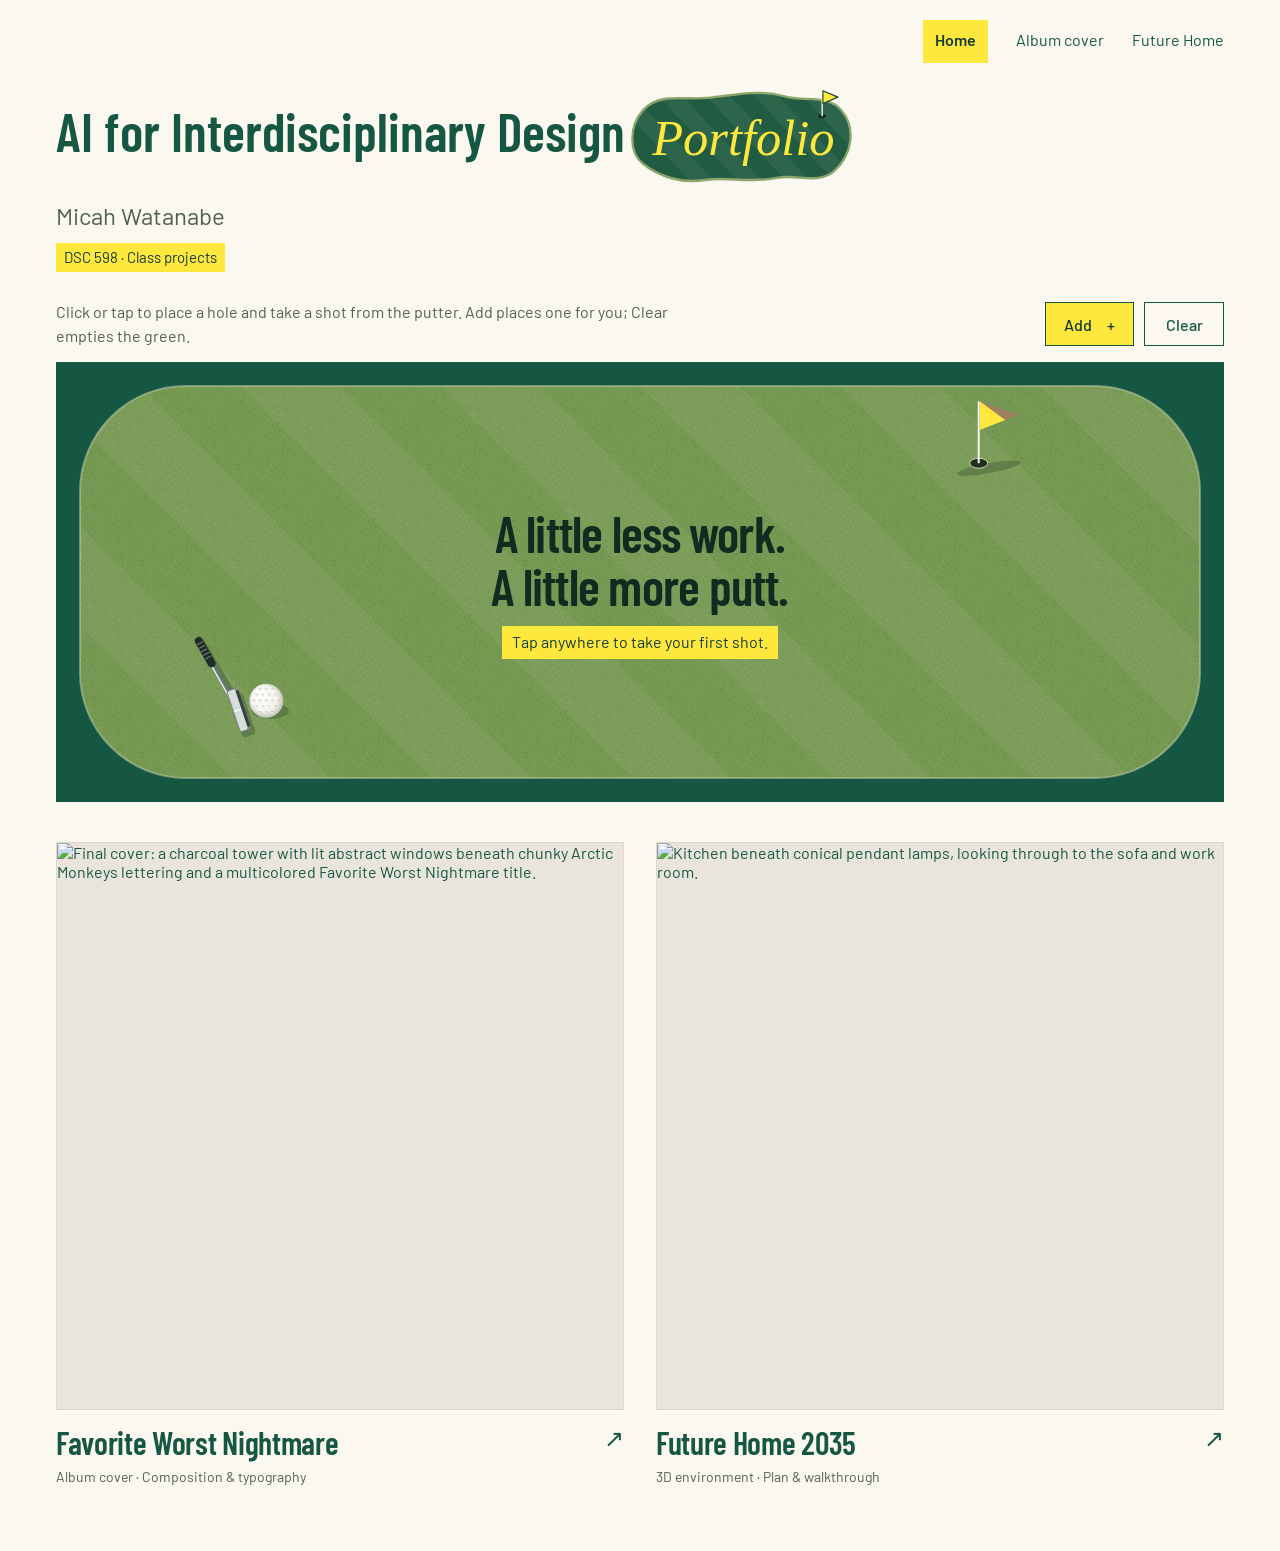
==== index.html @ 08e59fbf "Publish approved DSC 598 portfolio pages" ====
<!doctype html>
<html lang="en">
<head>
<meta charset="utf-8"><meta name="viewport" content="width=device-width, initial-scale=1">
<title>AI for Interdisciplinary Design Portfolio — Micah Watanabe</title>
<link rel="preconnect" href="https://fonts.googleapis.com"><link rel="preconnect" href="https://fonts.gstatic.com" crossorigin>
<link href="https://fonts.googleapis.com/css2?family=Barlow:wght@400;500;600&family=Barlow+Condensed:wght@600;700&display=swap" rel="stylesheet">
<link rel="stylesheet" href="styles.css"><script src="golf.js" defer></script>
</head>
<body>
<nav class="site-nav shell" aria-label="Portfolio"><a href="index.html" aria-current="page">Home</a><a href="album-cover.html">Album cover</a><a href="future-home.html">Future Home</a></nav>
<main class="home shell">
<header class="home-header"><h1 aria-label="AI for Interdisciplinary Design Portfolio">AI for Interdisciplinary Design <span class="portfolio-word"><svg class="portfolio-map" viewBox="0 0 320 150" preserveAspectRatio="none" aria-hidden="true"><defs><path id="title-green-shape" d="M27 40C49 18 81 28 112 25C153 21 179 14 215 23C241 30 273 20 291 41C311 64 304 96 282 116C262 134 231 121 207 125C166 133 142 123 109 128C77 133 47 123 27 108C7 93 8 60 27 40Z"/><clipPath id="title-green-clip"><use href="#title-green-shape"/></clipPath></defs><use class="map-land" href="#title-green-shape"/><g clip-path="url(#title-green-clip)" fill="#ffffff" opacity=".055"><path d="M-40 0H-8L142 150H110ZM24 0H56L206 150H174ZM88 0H120L270 150H238ZM152 0H184L334 150H302ZM216 0H248L398 150H366Z"/></g><g class="title-flag" transform="translate(-5 6)"><ellipse cx="270" cy="42" rx="5" ry="2.5" fill="#102b20"/><path d="M270 42V9" fill="none" stroke="#FAF8EF" stroke-width="1.8"/><path d="M271 10L291 18 271 26Z" fill="#FFE83D" stroke="#163D30" stroke-width="1.5" stroke-linejoin="round"/></g></svg><span class="portfolio-label">Portfolio</span></span></h1><p class="name">Micah Watanabe</p><p class="course">DSC 598 · Class projects</p></header>
<div class="putting-toolbar">
<p class="instruction" id="golf-instruction">Click or tap to place a hole and take a shot from the putter. Add places one for you; Clear empties the green.</p>
<div class="putting-actions" aria-label="Putting green controls"><button id="add-hole" type="button">Add <span aria-hidden="true">+</span></button><button id="clear-green" type="button">Clear</button></div>
</div>
<div class="putting-panel">
<canvas id="putting-green" tabindex="0" role="button" aria-label="Add a hole and putt" aria-describedby="golf-instruction golf-keyboard">An interactive putting green with a golf ball, cups and green, cream and yellow flags.</canvas>
<div class="putting-prompt" id="putting-prompt" aria-hidden="true"><p>A little less work.<br>A little more putt.</p><span>Tap anywhere to take your first shot.</span></div>
</div>
<span class="sr-only" id="golf-keyboard">Focus the green and press Enter or Space to add a hole and putt. Use Clear to remove all holes.</span>
<span class="sr-only" id="golf-status" role="status" aria-live="polite" aria-atomic="true"></span>
<div class="project-previews">
<a class="project-link" href="album-cover.html"><div class="project-image"><img src="assets/album-cover/final-album-cover.webp" width="1254" height="1254" alt="Final cover: a charcoal tower with lit abstract windows beneath chunky Arctic Monkeys lettering and a multicolored Favorite Worst Nightmare title." loading="lazy"></div><h2>Favorite Worst Nightmare <span aria-hidden="true">↗</span></h2><p>Album cover · Composition &amp; typography</p></a>
<a class="project-link" href="future-home.html"><div class="project-image"><img src="assets/future-home/final-kitchen-view.webp" width="1600" height="900" alt="Kitchen beneath conical pendant lamps, looking through to the sofa and work room." loading="lazy"></div><h2>Future Home 2035 <span aria-hidden="true">↗</span></h2><p>3D environment · Plan &amp; walkthrough</p></a>
</div>
</main>
</body></html>
---- styles.css ----
:root{--paper:#FAF8EF;--ink:#163D30;--muted:#526052;--link:#165743;--line:#c9cebb;font-family:'Barlow',sans-serif;color:var(--ink);background:var(--paper);font-synthesis:none}
*{box-sizing:border-box}body{margin:0}img,video{display:block;max-width:100%;height:auto}figure,p,h1,h2,h3,blockquote{margin:0}a{color:var(--link);text-decoration-thickness:1px;text-underline-offset:5px}a:hover{text-decoration-thickness:2px}a:focus-visible,button:focus-visible,input:focus-visible,canvas:focus-visible,video:focus-visible{outline:3px solid var(--link);outline-offset:6px}button,input{font:inherit}button{cursor:pointer}.shell{width:calc(100% - 112px);max-width:1200px;margin-inline:auto}h1,h2,h3{font-family:'Barlow Condensed',sans-serif;font-weight:600;line-height:1.04}h1{font-size:clamp(42px,4.5vw,64px);letter-spacing:-.025em}h2{font-size:38px;letter-spacing:-.01em}p,figcaption,blockquote{font-size:18px;line-height:1.55}.home{padding-top:50px;padding-bottom:64px}.home h1{font-size:clamp(42px,4.2vw,60px)}.name{font-size:24px;color:var(--muted);margin-top:13px}.instruction{font-size:16px;margin-top:36px;margin-bottom:12px;color:var(--muted)}#putting-green{width:100%;height:440px;display:block;background:#CDC7BC;touch-action:pan-y;cursor:crosshair}.project-previews{display:grid;grid-template-columns:1fr 1fr;gap:32px;margin-top:40px}.project-link{text-decoration:none;min-width:0}.project-link img{width:100%}.project-link h2{font-size:32px;margin-top:16px;display:flex;justify-content:space-between;gap:10px}.project-link h2 span{font-family:'Barlow',sans-serif;font-size:24px;font-weight:400}.project-link:hover h2{text-decoration:underline;text-underline-offset:5px}.project-link p{color:var(--muted);font-size:16px;margin-top:6px}.project{padding-top:32px;padding-bottom:48px}.back{font-size:16px;display:inline-block;margin-bottom:23px}.project-header{margin-bottom:26px}.project-header h1{font-size:56px}.meta{font-size:16px;color:var(--muted);margin-top:10px}.album-hero{width:640px;max-width:100%;margin-inline:auto}.album-hero img{width:100%}.intro{max-width:800px;margin:30px auto 0;font-size:21px;line-height:1.5}.section{margin-top:80px;padding-top:27px;border-top:1px solid var(--line)}.section>h2{margin-bottom:28px}.composition-grid{display:grid;grid-template-columns:repeat(3,1fr);gap:30px;align-items:start}.composition-grid .image-space{height:300px;display:flex;align-items:center;justify-content:center}.composition-grid img{max-height:300px;width:auto}.composition-grid .sketch{width:254px}.composition-grid figcaption{font-size:16px;margin-top:16px;color:var(--muted)}blockquote{max-width:880px;font-size:24px;line-height:1.5;border-left:2px solid var(--line);padding-left:24px;margin-top:38px}.comparison{max-width:720px;margin-inline:auto}.comparison-images{position:relative;--split:50%;isolation:isolate;touch-action:pan-y;cursor:ew-resize}.comparison-images>img{width:100%}.comparison-after{position:absolute;inset:0;clip-path:inset(0 0 0 var(--split));pointer-events:none}.comparison-line{position:absolute;left:var(--split);top:0;bottom:0;width:2px;background:var(--paper);transform:translateX(-1px);pointer-events:none}.comparison-line:after{content:'↔';display:grid;place-items:center;position:absolute;top:50%;left:50%;transform:translate(-50%,-50%);width:38px;height:38px;border-radius:50%;background:var(--paper);color:var(--ink);box-shadow:0 1px 8px #0003;font-size:22px}.comparison-tags{display:flex;justify-content:space-between;font-size:14px;color:var(--muted);margin:10px 0 2px}.compare-range{display:block;width:100%;height:32px;margin:0;accent-color:var(--ink);cursor:ew-resize}.comparison figcaption{margin-top:14px}.text-section p{max-width:800px}.credit{font-size:15px;color:var(--muted);margin-top:56px;max-width:800px;line-height:1.6}.next{display:block;border-top:1px solid var(--line);margin-top:44px;padding-top:24px;font-family:'Barlow Condensed',sans-serif;font-size:30px;text-decoration:none}.next:hover{text-decoration:underline}.home-hero img{width:100%}.walkthrough{max-width:880px;margin-inline:auto}.walkthrough video{width:100%;background:#33322f;aspect-ratio:16/9}.walkthrough figcaption{color:var(--muted);font-size:16px;margin-top:14px}.chapters{display:flex;flex-wrap:wrap;gap:10px;margin-top:18px}.chapters button{background:transparent;border:1px solid #a6a095;border-radius:0;padding:11px 14px;font-size:15px;color:var(--ink)}.chapters button:hover{background:#e9e3d9}.plan{position:relative;max-width:960px;margin-inline:auto}.plan img{width:100%}.plan-label{position:absolute;transform:translate(-50%,-50%);font-size:14px;line-height:1.25;background:#f6f3eef2;padding:7px 10px;white-space:nowrap;box-shadow:0 1px 5px #0002}.plan-label.play{left:50%;top:28%}.plan-label.kitchen{left:45%;top:66%}.plan-label.work{left:74%;top:74%}.plan-text{max-width:800px;margin:24px auto 0}.two-views{display:grid;grid-template-columns:1fr 1fr;gap:30px}.two-views img{width:100%}.two-views figcaption,.process figcaption{font-size:16px;color:var(--muted);margin-top:14px}.process-reference{max-width:880px;margin:0 auto 38px}.process-reference img{width:100%}.blockout{margin-bottom:42px}.blockout-pair{display:grid;grid-template-columns:1fr 1fr;align-items:center;gap:30px}.process>.comparison{max-width:880px}.process-description{max-width:800px;margin:28px auto 0}.sr-only{position:absolute;width:1px;height:1px;padding:0;margin:-1px;overflow:hidden;clip:rect(0,0,0,0);white-space:nowrap;border:0}
@media(min-width:1000px){.album-page .project-header{margin-bottom:22px}}
@media(max-width:700px){.shell{width:calc(100% - 40px)}.home{padding-top:30px;padding-bottom:40px}.home h1{font-size:43px;max-width:500px}.name{font-size:21px;margin-top:12px}.instruction{margin-top:28px}#putting-green{height:320px}.project-previews{grid-template-columns:1fr;gap:32px;margin-top:30px}.project-link h2{font-size:32px}.project{padding-top:24px}.back{margin-bottom:24px}.project-header h1{font-size:44px}.meta{font-size:15px;line-height:1.45}.project-header{margin-bottom:22px}.intro{font-size:19px;margin-top:22px}.section{margin-top:48px;padding-top:22px}.section>h2{font-size:34px;margin-bottom:22px}.composition-grid,.two-views,.blockout-pair{grid-template-columns:1fr;gap:28px}.composition-grid .image-space{height:auto}.composition-grid img{max-height:none;max-width:100%;width:100%}.composition-grid img.sketch{width:254px}.composition-grid figcaption{margin-top:12px}blockquote{font-size:21px;padding-left:18px;margin-top:28px}.comparison figcaption{font-size:17px}.plan-label{font-size:clamp(8px,2.35vw,14px);padding:4px 5px}.chapters{gap:8px;display:grid;grid-template-columns:1fr 1fr}.chapters button{font-size:14px;padding:10px 6px}.next{font-size:28px}.credit{margin-top:38px}.process-reference{margin-bottom:30px}p{font-size:18px}}
@media(prefers-reduced-motion:reduce){*{scroll-behavior:auto!important}}

/* Shared page navigation and clear course context. */
.site-nav{display:flex;gap:28px;align-items:center;min-height:46px;margin-top:18px;border-bottom:1px solid var(--line)}
.site-nav a{display:block;padding:10px 0 12px;text-decoration:none;font-size:16px;white-space:nowrap;border-bottom:2px solid transparent;margin-bottom:-1px}
.site-nav a[aria-current="page"]{border-bottom-color:var(--link);font-weight:600}
.site-nav a:hover{text-decoration:underline}.home{padding-top:28px}.project{padding-top:12px}
.course{font-size:15px;color:var(--muted);margin-top:5px}.home .instruction{margin-top:25px}
.plan-marker,.plan-legend{display:none}
@media(max-width:699px){
 .site-nav{gap:24px;min-height:44px;margin-top:10px}.site-nav a{font-size:15px}.home{padding-top:26px}.project{padding-top:18px}
 .plan-label{display:none}.plan-marker{position:absolute;display:grid;place-items:center;transform:translate(-50%,-50%);background:var(--paper);color:var(--ink);border:1px solid #33322f;box-shadow:0 1px 5px #0002;width:26px;height:26px;border-radius:50%;font-size:15px;font-weight:600;line-height:1}
 .plan-marker.play{left:50%;top:28%}.plan-marker.kitchen{left:45%;top:66%}.plan-marker.work{left:74%;top:74%}
 .plan-legend{display:grid;gap:10px;list-style:none;counter-reset:zone;padding:0;margin:18px 0 0;font-size:16px;line-height:1.4}
 .plan-legend li{counter-increment:zone;display:flex;gap:10px;align-items:center}.plan-legend .legend-number{display:grid;place-items:center;flex:0 0 26px;height:26px;border:1px solid var(--ink);border-radius:50%;font-size:15px;font-weight:600}
}

/* Putting green and equal project stages. */
.putting-toolbar{display:flex;gap:24px;align-items:center;justify-content:space-between;margin:28px 0 14px}
.home .putting-toolbar .instruction{margin:0;max-width:650px;line-height:1.5}
.putting-actions{display:flex;gap:10px;flex-shrink:0}.putting-actions button{min-height:44px;min-width:80px;padding:10px 18px;border:1px solid var(--ink);background:transparent;color:var(--ink);font-weight:500}
.putting-actions button:first-child{background:var(--ink);color:var(--paper)}.putting-actions button:hover{background:#e3ded4;color:var(--ink)}.putting-actions button span{margin-left:12px}
.putting-panel{position:relative}#putting-green{background:#64795c}
.putting-prompt{position:absolute;inset:0;display:flex;align-items:center;justify-content:center;flex-direction:column;gap:14px;text-align:center;pointer-events:none;padding:24px;color:#23301f;text-shadow:none}
.putting-prompt p{font-family:'Barlow Condensed',sans-serif;font-size:clamp(34px,4vw,54px);font-weight:600;line-height:1.04;letter-spacing:-.015em}
.putting-prompt span{font-size:16px;line-height:1.4}.putting-prompt[hidden]{display:none}
.project-image{width:100%;aspect-ratio:1/1;display:flex;align-items:center;justify-content:center;background:#eae5dc;border:1px solid #ded8cd;padding:0}
.project-link .project-image img{width:100%;height:100%;object-fit:contain}
@media(max-width:700px){.putting-toolbar{align-items:flex-start;flex-direction:column;gap:12px;margin-top:24px}.putting-actions{width:100%}.putting-actions button{flex:1}.putting-prompt{gap:12px;padding:20px}.putting-prompt p{font-size:38px}.putting-prompt span{max-width:200px;font-size:15px}.project-image{padding:0}}

.project-link[href="future-home.html"] .project-image img{object-fit:cover;object-position:center}

/* Golf palette: yellow highlights always carry dark green text. */
.site-nav{justify-content:flex-end;gap:28px;border-bottom:0}
.site-nav a[aria-current="page"]{background:#FFE83D;color:#163D30;border-bottom-color:transparent;padding-inline:12px}
.course{display:inline-block;background:#FFE83D;color:#163D30;padding:3px 8px;margin-top:9px}
h1,h2,h3{color:#165743}
.putting-actions button{border-color:#165743;color:#165743}
.putting-actions button:first-child{background:#FFE83D;color:#163D30;border-color:#165743}
.putting-actions button:hover,.chapters button:hover{background:#165743;color:#FAF8EF}
.putting-prompt{color:#102b20}.putting-prompt p{color:#102b20}
.putting-prompt span{background:#FFE83D;color:#163D30;padding:5px 10px}
#putting-green{background:#165743}
.chapters button{border-color:#165743;color:#165743}
.plan-label,.plan-marker,.plan-legend .legend-number{background:#FFE83D;color:#163D30;border-color:#165743}
.compare-range{accent-color:#165743}
.comparison-line,.comparison-line:after{background:#FFE83D;color:#163D30}
a:focus-visible,button:focus-visible,input:focus-visible,canvas:focus-visible,video:focus-visible{outline:3px solid #165743;outline-offset:6px;box-shadow:0 0 0 3px #FAF8EF}
::selection{background:#FFE83D;color:#163D30}
@media(max-width:700px){.site-nav{gap:20px}.site-nav a{font-size:15px}}

.walkthrough video{color:#FAF8EF}.walkthrough video a{color:#FFE83D}

.comparison-line{box-shadow:0 0 0 1px #165743}.comparison-line:after{border:2px solid #165743}

/* Equal composition images, with their complete square artwork visible. */
.composition-grid .image-space{width:100%;height:auto;aspect-ratio:1/1}
.composition-grid .image-space img,.composition-grid .image-space img.sketch{width:100%;height:100%;max-height:none;object-fit:contain}

/* Project previews respond to mouse hover and keyboard focus. */
.project-image{transition:transform 180ms ease,box-shadow 180ms ease;transform-origin:center}
@media(hover:hover){
 .project-link:hover .project-image{transform:translateY(-4px);box-shadow:0 0 0 2px var(--link),0 8px 18px #163d3020}
}
.project-link:focus-visible .project-image{transform:translateY(-4px);box-shadow:0 0 0 2px var(--link),0 8px 18px #163d3020}
@media(prefers-reduced-motion:reduce){
 .project-image{transition:none}
 .project-link:hover .project-image,.project-link:focus-visible .project-image{transform:none}
}

.project-link p{font-size:14px;white-space:nowrap}
@media(min-width:701px) and (max-width:850px){.project-previews{gap:24px}.project-link p{font-size:13px}}

/* A miniature striped putting green; the i becomes its flagstick and cup. */
.home h1 .portfolio-word{position:relative;isolation:isolate;display:inline-block;color:#FFE83D;font-family:Georgia,serif;font-weight:400;font-style:italic;font-size:.94em;padding:.42em .32em .4em;margin-left:0;line-height:1;vertical-align:middle}
.portfolio-map{position:absolute;z-index:-1;inset:-15% -6%;width:112%;height:130%;overflow:visible;pointer-events:none}
.portfolio-map .map-land{fill:#205b42;stroke:#8ba468;stroke-width:3;stroke-linejoin:round}
.portfolio-label{position:relative;color:#FFE83D;white-space:nowrap}


.home h1,.home h1 .portfolio-word{letter-spacing:normal}
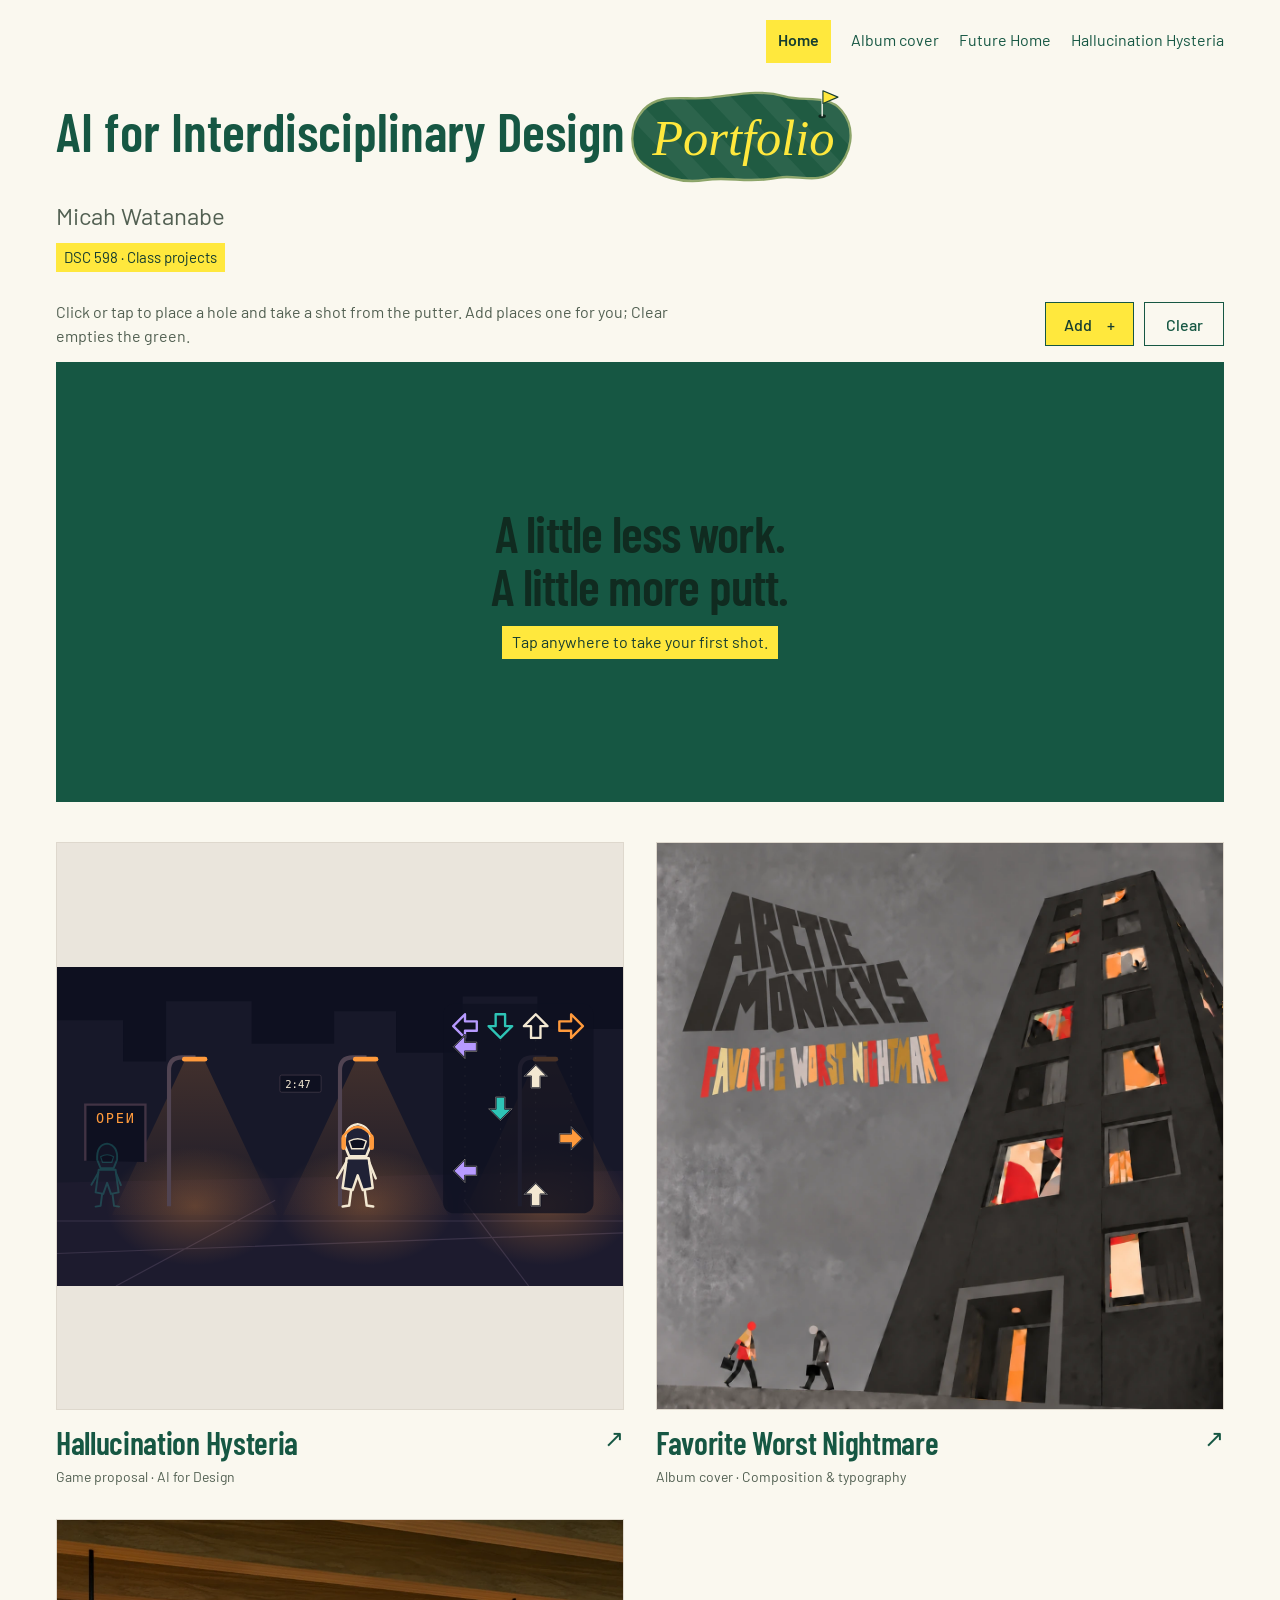
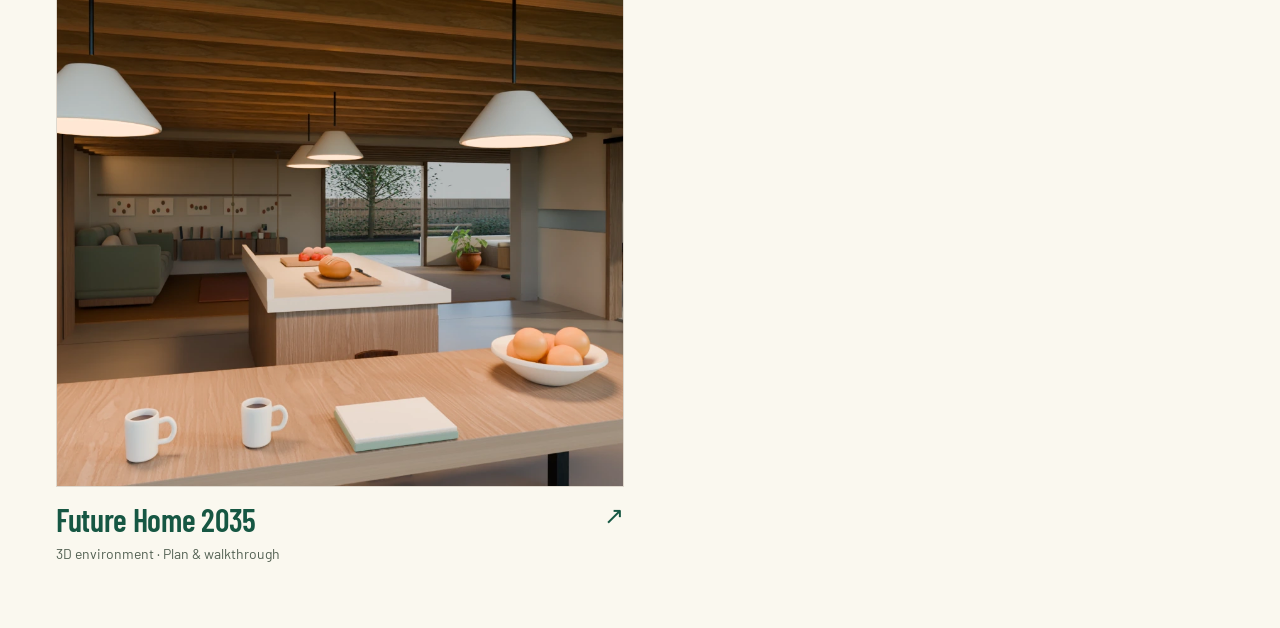
==== commit 29f37fee: "Add reviewed Hallucination Hysteria proposal, art and licensed soundtrack" ====
--- a/index.html
+++ b/index.html
@@ -8,7 +8,7 @@
 <link rel="stylesheet" href="styles.css"><script src="golf.js" defer></script>
 </head>
 <body>
-<nav class="site-nav shell" aria-label="Portfolio"><a href="index.html" aria-current="page">Home</a><a href="album-cover.html">Album cover</a><a href="future-home.html">Future Home</a></nav>
+<nav class="site-nav shell" aria-label="Portfolio"><a href="index.html" aria-current="page">Home</a><a href="album-cover.html">Album cover</a><a href="future-home.html">Future Home</a><a href="hallucination-hysteria.html">Hallucination Hysteria</a></nav>
 <main class="home shell">
 <header class="home-header"><h1 aria-label="AI for Interdisciplinary Design Portfolio">AI for Interdisciplinary Design <span class="portfolio-word"><svg class="portfolio-map" viewBox="0 0 320 150" preserveAspectRatio="none" aria-hidden="true"><defs><path id="title-green-shape" d="M27 40C49 18 81 28 112 25C153 21 179 14 215 23C241 30 273 20 291 41C311 64 304 96 282 116C262 134 231 121 207 125C166 133 142 123 109 128C77 133 47 123 27 108C7 93 8 60 27 40Z"/><clipPath id="title-green-clip"><use href="#title-green-shape"/></clipPath></defs><use class="map-land" href="#title-green-shape"/><g clip-path="url(#title-green-clip)" fill="#ffffff" opacity=".055"><path d="M-40 0H-8L142 150H110ZM24 0H56L206 150H174ZM88 0H120L270 150H238ZM152 0H184L334 150H302ZM216 0H248L398 150H366Z"/></g><g class="title-flag" transform="translate(-5 6)"><ellipse cx="270" cy="42" rx="5" ry="2.5" fill="#102b20"/><path d="M270 42V9" fill="none" stroke="#FAF8EF" stroke-width="1.8"/><path d="M271 10L291 18 271 26Z" fill="#FFE83D" stroke="#163D30" stroke-width="1.5" stroke-linejoin="round"/></g></svg><span class="portfolio-label">Portfolio</span></span></h1><p class="name">Micah Watanabe</p><p class="course">DSC 598 · Class projects</p></header>
 <div class="putting-toolbar">
@@ -22,6 +22,7 @@
 <span class="sr-only" id="golf-keyboard">Focus the green and press Enter or Space to add a hole and putt. Use Clear to remove all holes.</span>
 <span class="sr-only" id="golf-status" role="status" aria-live="polite" aria-atomic="true"></span>
 <div class="project-previews">
+<a class="project-link" href="hallucination-hysteria.html"><div class="project-image"><img src="assets/hallucination-hysteria/art/key-art.svg" width="960" height="540" alt="An orange-lit night street, the Walker in headphones and a faint teal apparition." loading="lazy"></div><h2>Hallucination Hysteria <span aria-hidden="true">↗</span></h2><p>Game proposal · AI for Design</p></a>
 <a class="project-link" href="album-cover.html"><div class="project-image"><img src="assets/album-cover/final-album-cover.webp" width="1254" height="1254" alt="Final cover: a charcoal tower with lit abstract windows beneath chunky Arctic Monkeys lettering and a multicolored Favorite Worst Nightmare title." loading="lazy"></div><h2>Favorite Worst Nightmare <span aria-hidden="true">↗</span></h2><p>Album cover · Composition &amp; typography</p></a>
 <a class="project-link" href="future-home.html"><div class="project-image"><img src="assets/future-home/final-kitchen-view.webp" width="1600" height="900" alt="Kitchen beneath conical pendant lamps, looking through to the sofa and work room." loading="lazy"></div><h2>Future Home 2035 <span aria-hidden="true">↗</span></h2><p>3D environment · Plan &amp; walkthrough</p></a>
 </div>
--- a/styles.css
+++ b/styles.css
@@ -1,5 +1,5 @@
 :root{--paper:#FAF8EF;--ink:#163D30;--muted:#526052;--link:#165743;--line:#c9cebb;font-family:'Barlow',sans-serif;color:var(--ink);background:var(--paper);font-synthesis:none}
-*{box-sizing:border-box}body{margin:0}img,video{display:block;max-width:100%;height:auto}figure,p,h1,h2,h3,blockquote{margin:0}a{color:var(--link);text-decoration-thickness:1px;text-underline-offset:5px}a:hover{text-decoration-thickness:2px}a:focus-visible,button:focus-visible,input:focus-visible,canvas:focus-visible,video:focus-visible{outline:3px solid var(--link);outline-offset:6px}button,input{font:inherit}button{cursor:pointer}.shell{width:calc(100% - 112px);max-width:1200px;margin-inline:auto}h1,h2,h3{font-family:'Barlow Condensed',sans-serif;font-weight:600;line-height:1.04}h1{font-size:clamp(42px,4.5vw,64px);letter-spacing:-.025em}h2{font-size:38px;letter-spacing:-.01em}p,figcaption,blockquote{font-size:18px;line-height:1.55}.home{padding-top:50px;padding-bottom:64px}.home h1{font-size:clamp(42px,4.2vw,60px)}.name{font-size:24px;color:var(--muted);margin-top:13px}.instruction{font-size:16px;margin-top:36px;margin-bottom:12px;color:var(--muted)}#putting-green{width:100%;height:440px;display:block;background:#CDC7BC;touch-action:pan-y;cursor:crosshair}.project-previews{display:grid;grid-template-columns:1fr 1fr;gap:32px;margin-top:40px}.project-link{text-decoration:none;min-width:0}.project-link img{width:100%}.project-link h2{font-size:32px;margin-top:16px;display:flex;justify-content:space-between;gap:10px}.project-link h2 span{font-family:'Barlow',sans-serif;font-size:24px;font-weight:400}.project-link:hover h2{text-decoration:underline;text-underline-offset:5px}.project-link p{color:var(--muted);font-size:16px;margin-top:6px}.project{padding-top:32px;padding-bottom:48px}.back{font-size:16px;display:inline-block;margin-bottom:23px}.project-header{margin-bottom:26px}.project-header h1{font-size:56px}.meta{font-size:16px;color:var(--muted);margin-top:10px}.album-hero{width:640px;max-width:100%;margin-inline:auto}.album-hero img{width:100%}.intro{max-width:800px;margin:30px auto 0;font-size:21px;line-height:1.5}.section{margin-top:80px;padding-top:27px;border-top:1px solid var(--line)}.section>h2{margin-bottom:28px}.composition-grid{display:grid;grid-template-columns:repeat(3,1fr);gap:30px;align-items:start}.composition-grid .image-space{height:300px;display:flex;align-items:center;justify-content:center}.composition-grid img{max-height:300px;width:auto}.composition-grid .sketch{width:254px}.composition-grid figcaption{font-size:16px;margin-top:16px;color:var(--muted)}blockquote{max-width:880px;font-size:24px;line-height:1.5;border-left:2px solid var(--line);padding-left:24px;margin-top:38px}.comparison{max-width:720px;margin-inline:auto}.comparison-images{position:relative;--split:50%;isolation:isolate;touch-action:pan-y;cursor:ew-resize}.comparison-images>img{width:100%}.comparison-after{position:absolute;inset:0;clip-path:inset(0 0 0 var(--split));pointer-events:none}.comparison-line{position:absolute;left:var(--split);top:0;bottom:0;width:2px;background:var(--paper);transform:translateX(-1px);pointer-events:none}.comparison-line:after{content:'↔';display:grid;place-items:center;position:absolute;top:50%;left:50%;transform:translate(-50%,-50%);width:38px;height:38px;border-radius:50%;background:var(--paper);color:var(--ink);box-shadow:0 1px 8px #0003;font-size:22px}.comparison-tags{display:flex;justify-content:space-between;font-size:14px;color:var(--muted);margin:10px 0 2px}.compare-range{display:block;width:100%;height:32px;margin:0;accent-color:var(--ink);cursor:ew-resize}.comparison figcaption{margin-top:14px}.text-section p{max-width:800px}.credit{font-size:15px;color:var(--muted);margin-top:56px;max-width:800px;line-height:1.6}.next{display:block;border-top:1px solid var(--line);margin-top:44px;padding-top:24px;font-family:'Barlow Condensed',sans-serif;font-size:30px;text-decoration:none}.next:hover{text-decoration:underline}.home-hero img{width:100%}.walkthrough{max-width:880px;margin-inline:auto}.walkthrough video{width:100%;background:#33322f;aspect-ratio:16/9}.walkthrough figcaption{color:var(--muted);font-size:16px;margin-top:14px}.chapters{display:flex;flex-wrap:wrap;gap:10px;margin-top:18px}.chapters button{background:transparent;border:1px solid #a6a095;border-radius:0;padding:11px 14px;font-size:15px;color:var(--ink)}.chapters button:hover{background:#e9e3d9}.plan{position:relative;max-width:960px;margin-inline:auto}.plan img{width:100%}.plan-label{position:absolute;transform:translate(-50%,-50%);font-size:14px;line-height:1.25;background:#f6f3eef2;padding:7px 10px;white-space:nowrap;box-shadow:0 1px 5px #0002}.plan-label.play{left:50%;top:28%}.plan-label.kitchen{left:45%;top:66%}.plan-label.work{left:74%;top:74%}.plan-text{max-width:800px;margin:24px auto 0}.two-views{display:grid;grid-template-columns:1fr 1fr;gap:30px}.two-views img{width:100%}.two-views figcaption,.process figcaption{font-size:16px;color:var(--muted);margin-top:14px}.process-reference{max-width:880px;margin:0 auto 38px}.process-reference img{width:100%}.blockout{margin-bottom:42px}.blockout-pair{display:grid;grid-template-columns:1fr 1fr;align-items:center;gap:30px}.process>.comparison{max-width:880px}.process-description{max-width:800px;margin:28px auto 0}.sr-only{position:absolute;width:1px;height:1px;padding:0;margin:-1px;overflow:hidden;clip:rect(0,0,0,0);white-space:nowrap;border:0}
+*{box-sizing:border-box}body{margin:0}img,video{display:block;max-width:100%;height:auto}figure,p,h1,h2,h3,blockquote{margin:0}a{color:var(--link);text-decoration-thickness:1px;text-underline-offset:5px}a:hover{text-decoration-thickness:2px}a:focus-visible,button:focus-visible,input:focus-visible,canvas:focus-visible,video:focus-visible{outline:3px solid var(--link);outline-offset:6px}button,input{font:inherit}button{cursor:pointer}.shell{width:calc(100% - 112px);max-width:1200px;margin-inline:auto}h1,h2,h3{font-family:'Barlow Condensed',sans-serif;font-weight:600;line-height:1.04}h1{font-size:clamp(42px,4.5vw,64px);letter-spacing:-.025em}h2{font-size:38px;letter-spacing:-.01em}p,figcaption,blockquote{font-size:18px;line-height:1.55}.home{padding-top:50px;padding-bottom:64px}.home h1{font-size:clamp(42px,4.2vw,60px)}.name{font-size:24px;color:var(--muted);margin-top:13px}.instruction{font-size:16px;margin-top:36px;margin-bottom:12px;color:var(--muted)}#putting-green{width:100%;height:440px;display:block;background:#CDC7BC;touch-action:pan-y;cursor:crosshair}.project-previews{display:grid;grid-template-columns:1fr 1fr;gap:32px;margin-top:40px}.project-link{text-decoration:none;min-width:0}.project-link img{width:100%}.project-link h2{font-size:32px;margin-top:16px;display:flex;justify-content:space-between;gap:10px}.project-link h2 span{font-family:'Barlow',sans-serif;font-size:24px;font-weight:400}.project-link:hover h2{text-decoration:underline;text-underline-offset:5px}.project-link p{color:var(--muted);font-size:16px;margin-top:6px}.project{padding-top:32px;padding-bottom:48px}.back{font-size:16px;display:inline-block;margin-bottom:23px}.project-header{margin-bottom:26px}.project-header h1{font-size:56px}.meta{font-size:16px;color:var(--muted);margin-top:10px}.album-hero{width:640px;max-width:100%;margin-inline:auto}.album-hero img{width:100%}.intro{max-width:800px;margin:30px auto 0;font-size:21px;line-height:1.5}.section{margin-top:80px;padding-top:27px;border-top:1px solid var(--line)}.section>h2{margin-bottom:28px}.composition-grid{display:grid;grid-template-columns:repeat(3,1fr);gap:30px;align-items:start}.composition-grid .image-space{height:300px;display:flex;align-items:center;justify-content:center}.composition-grid img{max-height:300px;width:auto}.composition-grid .sketch{width:254px}.composition-grid figcaption{font-size:16px;margin-top:16px;color:var(--muted)}blockquote{max-width:880px;font-size:24px;line-height:1.5;border-left:2px solid var(--line);padding-left:24px;margin-top:38px}.comparison{max-width:720px;margin-inline:auto}.comparison-images{position:relative;--split:50%;isolation:isolate;touch-action:pan-y;user-select:none;-webkit-user-select:none;cursor:ew-resize}.comparison-images>img{width:100%;pointer-events:none;-webkit-user-drag:none;user-select:none}.comparison-after{position:absolute;inset:0;clip-path:inset(0 0 0 var(--split));pointer-events:none}.comparison-line{position:absolute;left:var(--split);top:0;bottom:0;width:2px;background:var(--paper);transform:translateX(-1px);pointer-events:none}.comparison-line:after{content:'↔';display:grid;place-items:center;position:absolute;top:50%;left:50%;transform:translate(-50%,-50%);width:38px;height:38px;border-radius:50%;background:var(--paper);color:var(--ink);box-shadow:0 1px 8px #0003;font-size:22px}.comparison-tags{display:flex;justify-content:space-between;font-size:14px;color:var(--muted);margin:10px 0 2px}.compare-range{display:block;width:100%;height:32px;margin:0;accent-color:var(--ink);cursor:ew-resize}.comparison figcaption{margin-top:14px}.text-section p{max-width:800px}.credit{font-size:15px;color:var(--muted);margin-top:56px;max-width:800px;line-height:1.6}.next{display:block;border-top:1px solid var(--line);margin-top:44px;padding-top:24px;font-family:'Barlow Condensed',sans-serif;font-size:30px;text-decoration:none}.next:hover{text-decoration:underline}.home-hero img{width:100%}.walkthrough{max-width:880px;margin-inline:auto}.walkthrough video{width:100%;background:#33322f;aspect-ratio:16/9}.walkthrough figcaption{color:var(--muted);font-size:16px;margin-top:14px}.chapters{display:flex;flex-wrap:wrap;gap:10px;margin-top:18px}.chapters button{background:transparent;border:1px solid #a6a095;border-radius:0;padding:11px 14px;font-size:15px;color:var(--ink)}.chapters button:hover{background:#e9e3d9}.plan{position:relative;max-width:960px;margin-inline:auto}.plan img{width:100%}.plan-label{position:absolute;transform:translate(-50%,-50%);font-size:14px;line-height:1.25;background:#f6f3eef2;padding:7px 10px;white-space:nowrap;box-shadow:0 1px 5px #0002}.plan-label.play{left:50%;top:28%}.plan-label.kitchen{left:45%;top:66%}.plan-label.work{left:74%;top:74%}.plan-text{max-width:800px;margin:24px auto 0}.two-views{display:grid;grid-template-columns:1fr 1fr;gap:30px}.two-views img{width:100%}.two-views figcaption,.process figcaption{font-size:16px;color:var(--muted);margin-top:14px}.process-reference{max-width:880px;margin:0 auto 38px}.process-reference img{width:100%}.blockout{margin-bottom:42px}.blockout-pair{display:grid;grid-template-columns:1fr 1fr;align-items:center;gap:30px}.process>.comparison{max-width:880px}.process-description{max-width:800px;margin:28px auto 0}.sr-only{position:absolute;width:1px;height:1px;padding:0;margin:-1px;overflow:hidden;clip:rect(0,0,0,0);white-space:nowrap;border:0}
 @media(min-width:1000px){.album-page .project-header{margin-bottom:22px}}
 @media(max-width:700px){.shell{width:calc(100% - 40px)}.home{padding-top:30px;padding-bottom:40px}.home h1{font-size:43px;max-width:500px}.name{font-size:21px;margin-top:12px}.instruction{margin-top:28px}#putting-green{height:320px}.project-previews{grid-template-columns:1fr;gap:32px;margin-top:30px}.project-link h2{font-size:32px}.project{padding-top:24px}.back{margin-bottom:24px}.project-header h1{font-size:44px}.meta{font-size:15px;line-height:1.45}.project-header{margin-bottom:22px}.intro{font-size:19px;margin-top:22px}.section{margin-top:48px;padding-top:22px}.section>h2{font-size:34px;margin-bottom:22px}.composition-grid,.two-views,.blockout-pair{grid-template-columns:1fr;gap:28px}.composition-grid .image-space{height:auto}.composition-grid img{max-height:none;max-width:100%;width:100%}.composition-grid img.sketch{width:254px}.composition-grid figcaption{margin-top:12px}blockquote{font-size:21px;padding-left:18px;margin-top:28px}.comparison figcaption{font-size:17px}.plan-label{font-size:clamp(8px,2.35vw,14px);padding:4px 5px}.chapters{gap:8px;display:grid;grid-template-columns:1fr 1fr}.chapters button{font-size:14px;padding:10px 6px}.next{font-size:28px}.credit{margin-top:38px}.process-reference{margin-bottom:30px}p{font-size:18px}}
 @media(prefers-reduced-motion:reduce){*{scroll-behavior:auto!important}}
@@ -83,3 +83,9 @@
 
 
 .home h1,.home h1 .portfolio-word{letter-spacing:normal}
+
+/* Center a geometric arrow instead of a font-dependent glyph. */
+.comparison-line:after{content:"";background-image:url("data:image/svg+xml,%3Csvg xmlns='http://www.w3.org/2000/svg' viewBox='0 0 20 20'%3E%3Cpath d='M3 10h14M7 6l-4 4 4 4M13 6l4 4-4 4' fill='none' stroke='%23163D30' stroke-width='1.8' stroke-linecap='round' stroke-linejoin='round'/%3E%3C/svg%3E");background-position:center;background-repeat:no-repeat;background-size:20px 20px}
+
+/* Keep the expanded portfolio navigation within narrow screens. */
+.site-nav{flex-wrap:wrap;column-gap:20px;row-gap:0}
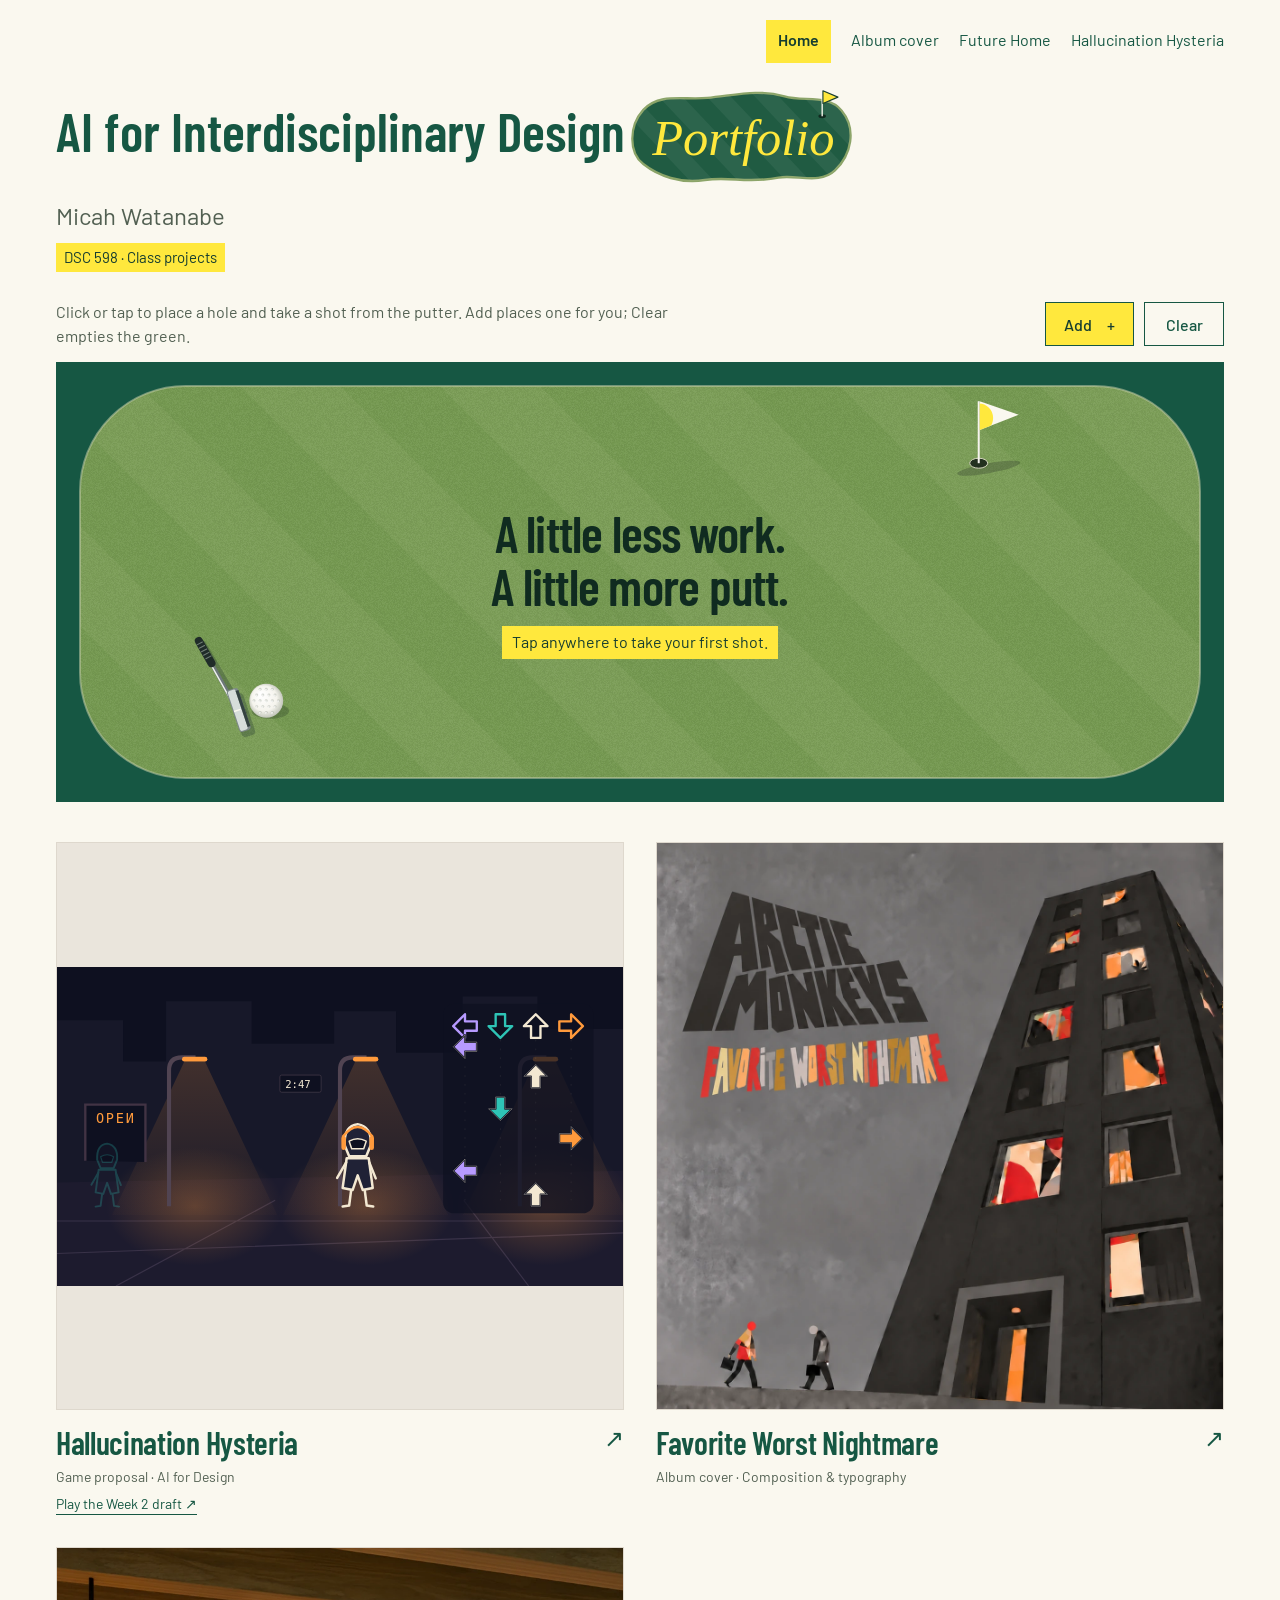
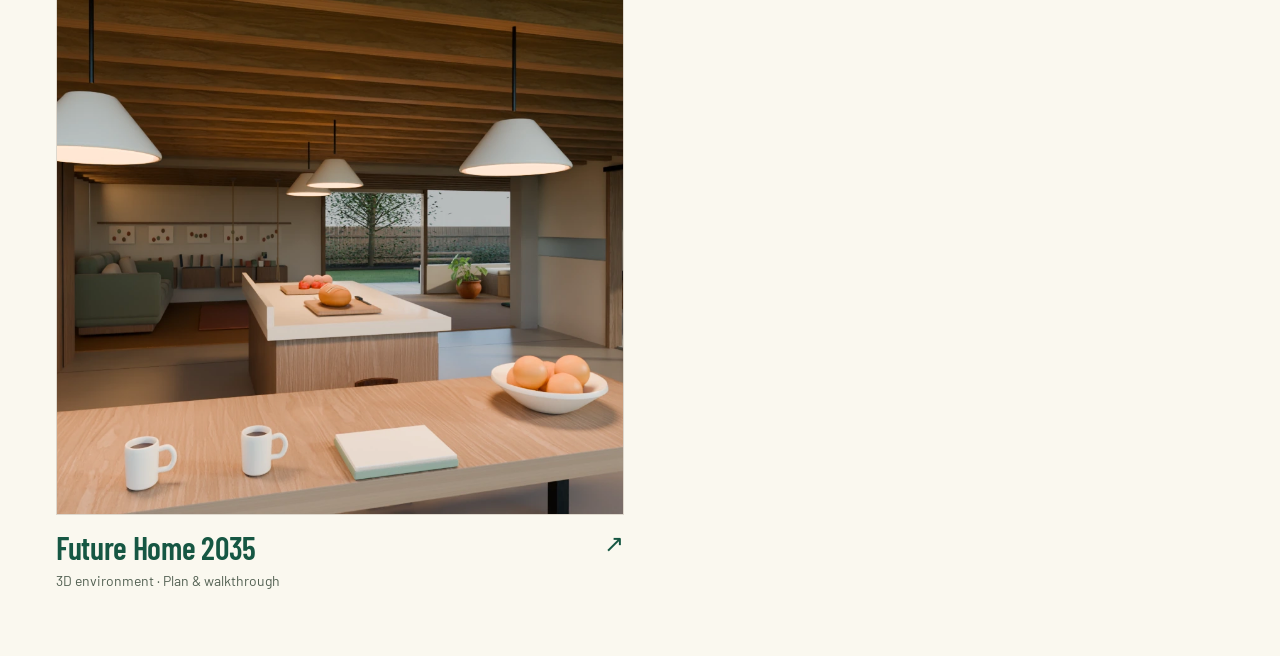
==== commit 604ebd8a: "Integrate Week 2 project page, portfolio links and verified local checks" ====
--- a/index.html
+++ b/index.html
@@ -22,7 +22,7 @@
 <span class="sr-only" id="golf-keyboard">Focus the green and press Enter or Space to add a hole and putt. Use Clear to remove all holes.</span>
 <span class="sr-only" id="golf-status" role="status" aria-live="polite" aria-atomic="true"></span>
 <div class="project-previews">
-<a class="project-link" href="hallucination-hysteria.html"><div class="project-image"><img src="assets/hallucination-hysteria/art/key-art.svg" width="960" height="540" alt="An orange-lit night street, the Walker in headphones and a faint teal apparition." loading="lazy"></div><h2>Hallucination Hysteria <span aria-hidden="true">↗</span></h2><p>Game proposal · AI for Design</p></a>
+<article class="project-link"><a href="hallucination-hysteria.html" style="color:inherit;text-decoration:none"><div class="project-image"><img src="assets/hallucination-hysteria/art/key-art.svg" width="960" height="540" alt="An orange-lit night street, the Walker in headphones and a faint teal apparition." loading="lazy"></div><h2>Hallucination Hysteria <span aria-hidden="true">↗</span></h2><p>Game proposal · AI for Design</p></a><p><a href="hallucination-hysteria-game/index.html">Play the Week 2 draft ↗</a></p></article>
 <a class="project-link" href="album-cover.html"><div class="project-image"><img src="assets/album-cover/final-album-cover.webp" width="1254" height="1254" alt="Final cover: a charcoal tower with lit abstract windows beneath chunky Arctic Monkeys lettering and a multicolored Favorite Worst Nightmare title." loading="lazy"></div><h2>Favorite Worst Nightmare <span aria-hidden="true">↗</span></h2><p>Album cover · Composition &amp; typography</p></a>
 <a class="project-link" href="future-home.html"><div class="project-image"><img src="assets/future-home/final-kitchen-view.webp" width="1600" height="900" alt="Kitchen beneath conical pendant lamps, looking through to the sofa and work room." loading="lazy"></div><h2>Future Home 2035 <span aria-hidden="true">↗</span></h2><p>3D environment · Plan &amp; walkthrough</p></a>
 </div>
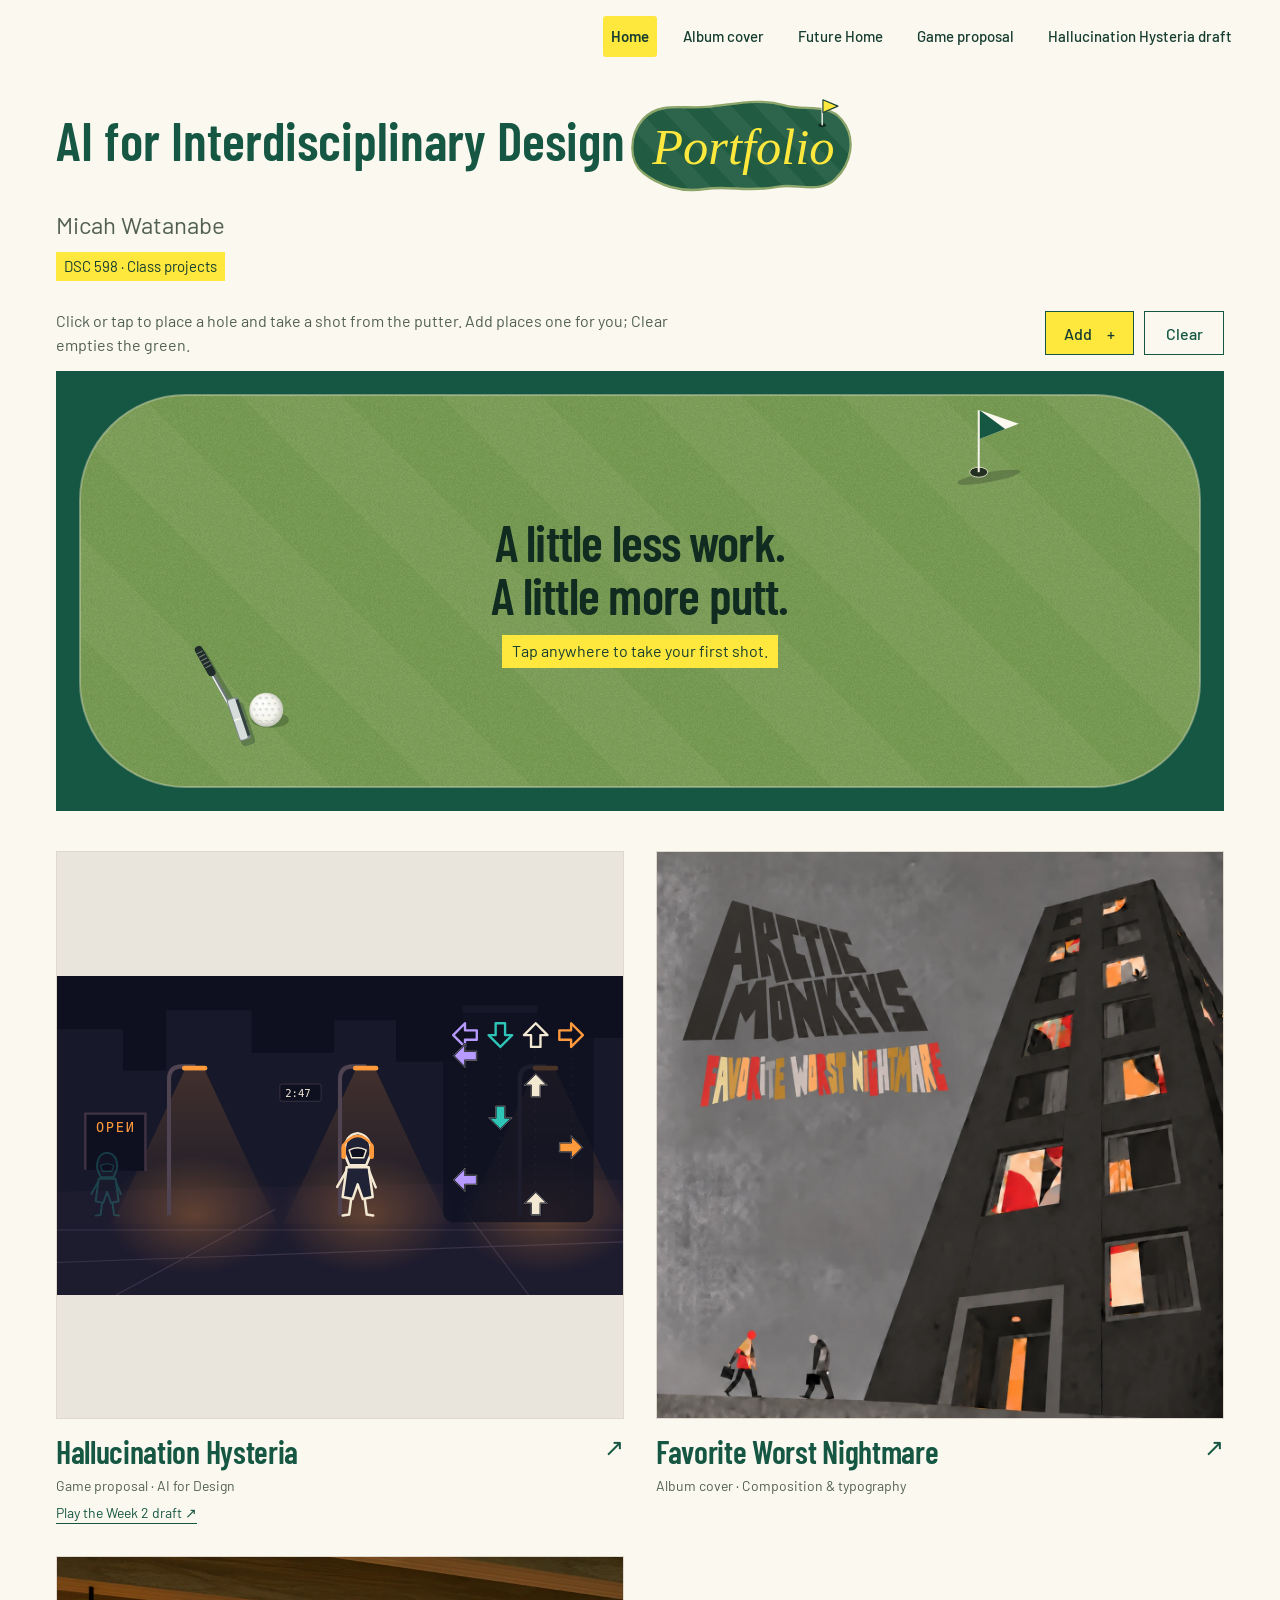
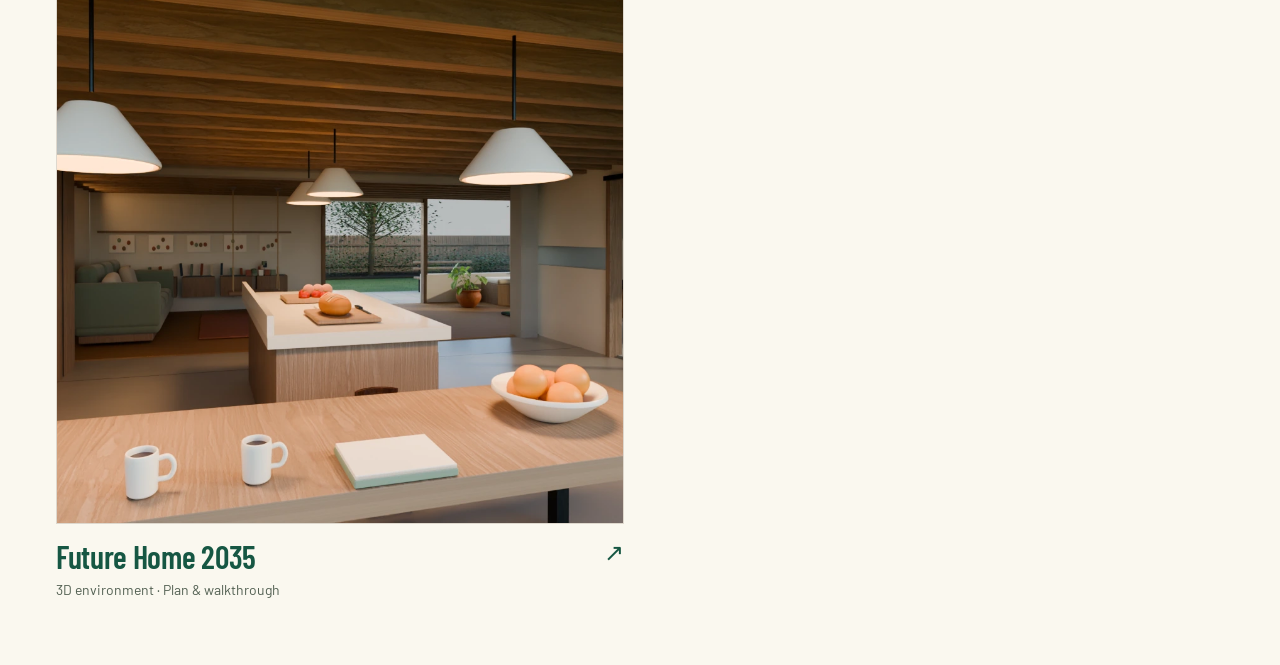
==== commit 65505417: "Refine hallucination story, difficulty, artwork and shared navigation" ====
--- a/index.html
+++ b/index.html
@@ -6,9 +6,9 @@
 <link rel="preconnect" href="https://fonts.googleapis.com"><link rel="preconnect" href="https://fonts.gstatic.com" crossorigin>
 <link href="https://fonts.googleapis.com/css2?family=Barlow:wght@400;500;600&family=Barlow+Condensed:wght@600;700&display=swap" rel="stylesheet">
 <link rel="stylesheet" href="styles.css"><script src="golf.js" defer></script>
-</head>
+<link rel="stylesheet" href="portfolio-nav.css"></head>
 <body>
-<nav class="site-nav shell" aria-label="Portfolio"><a href="index.html" aria-current="page">Home</a><a href="album-cover.html">Album cover</a><a href="future-home.html">Future Home</a><a href="hallucination-hysteria.html">Hallucination Hysteria</a></nav>
+<nav class="portfolio-nav" aria-label="Portfolio"><a href="index.html" aria-current="page">Home</a><a href="album-cover.html">Album cover</a><a href="future-home.html">Future Home</a><a href="hallucination-hysteria.html">Game proposal</a><a href="hallucination-hysteria-game/index.html">Hallucination Hysteria draft</a></nav>
 <main class="home shell">
 <header class="home-header"><h1 aria-label="AI for Interdisciplinary Design Portfolio">AI for Interdisciplinary Design <span class="portfolio-word"><svg class="portfolio-map" viewBox="0 0 320 150" preserveAspectRatio="none" aria-hidden="true"><defs><path id="title-green-shape" d="M27 40C49 18 81 28 112 25C153 21 179 14 215 23C241 30 273 20 291 41C311 64 304 96 282 116C262 134 231 121 207 125C166 133 142 123 109 128C77 133 47 123 27 108C7 93 8 60 27 40Z"/><clipPath id="title-green-clip"><use href="#title-green-shape"/></clipPath></defs><use class="map-land" href="#title-green-shape"/><g clip-path="url(#title-green-clip)" fill="#ffffff" opacity=".055"><path d="M-40 0H-8L142 150H110ZM24 0H56L206 150H174ZM88 0H120L270 150H238ZM152 0H184L334 150H302ZM216 0H248L398 150H366Z"/></g><g class="title-flag" transform="translate(-5 6)"><ellipse cx="270" cy="42" rx="5" ry="2.5" fill="#102b20"/><path d="M270 42V9" fill="none" stroke="#FAF8EF" stroke-width="1.8"/><path d="M271 10L291 18 271 26Z" fill="#FFE83D" stroke="#163D30" stroke-width="1.5" stroke-linejoin="round"/></g></svg><span class="portfolio-label">Portfolio</span></span></h1><p class="name">Micah Watanabe</p><p class="course">DSC 598 · Class projects</p></header>
 <div class="putting-toolbar">
--- a/portfolio-nav.css
+++ b/portfolio-nav.css
@@ -0,0 +1,8 @@
+/* One shared portfolio header on every project page. */
+.portfolio-header{background:#faf8ef!important;padding:0!important}
+nav.portfolio-nav{box-sizing:border-box;width:100%;max-width:none;margin:0;display:flex;flex-wrap:wrap;justify-content:flex-end;align-items:center;gap:6px 18px;padding:16px max(24px,calc((100% - 1200px)/2));background:#faf8ef;color:#163d30;font:500 15px/1.4 'Barlow',system-ui,sans-serif;letter-spacing:0}
+nav.portfolio-nav a{display:block;min-height:40px;padding:10px 8px;color:#163d30;text-decoration:none;border:0;border-radius:3px;font:inherit}
+nav.portfolio-nav a:hover{text-decoration:underline;text-underline-offset:4px}
+nav.portfolio-nav a[aria-current="page"]{background:#ffe83d;font-weight:600}
+nav.portfolio-nav a:focus-visible{outline:3px solid #165743;outline-offset:2px}
+@media(max-width:760px){nav.portfolio-nav{justify-content:flex-start;gap:4px 8px;padding:12px;font-size:14px}}
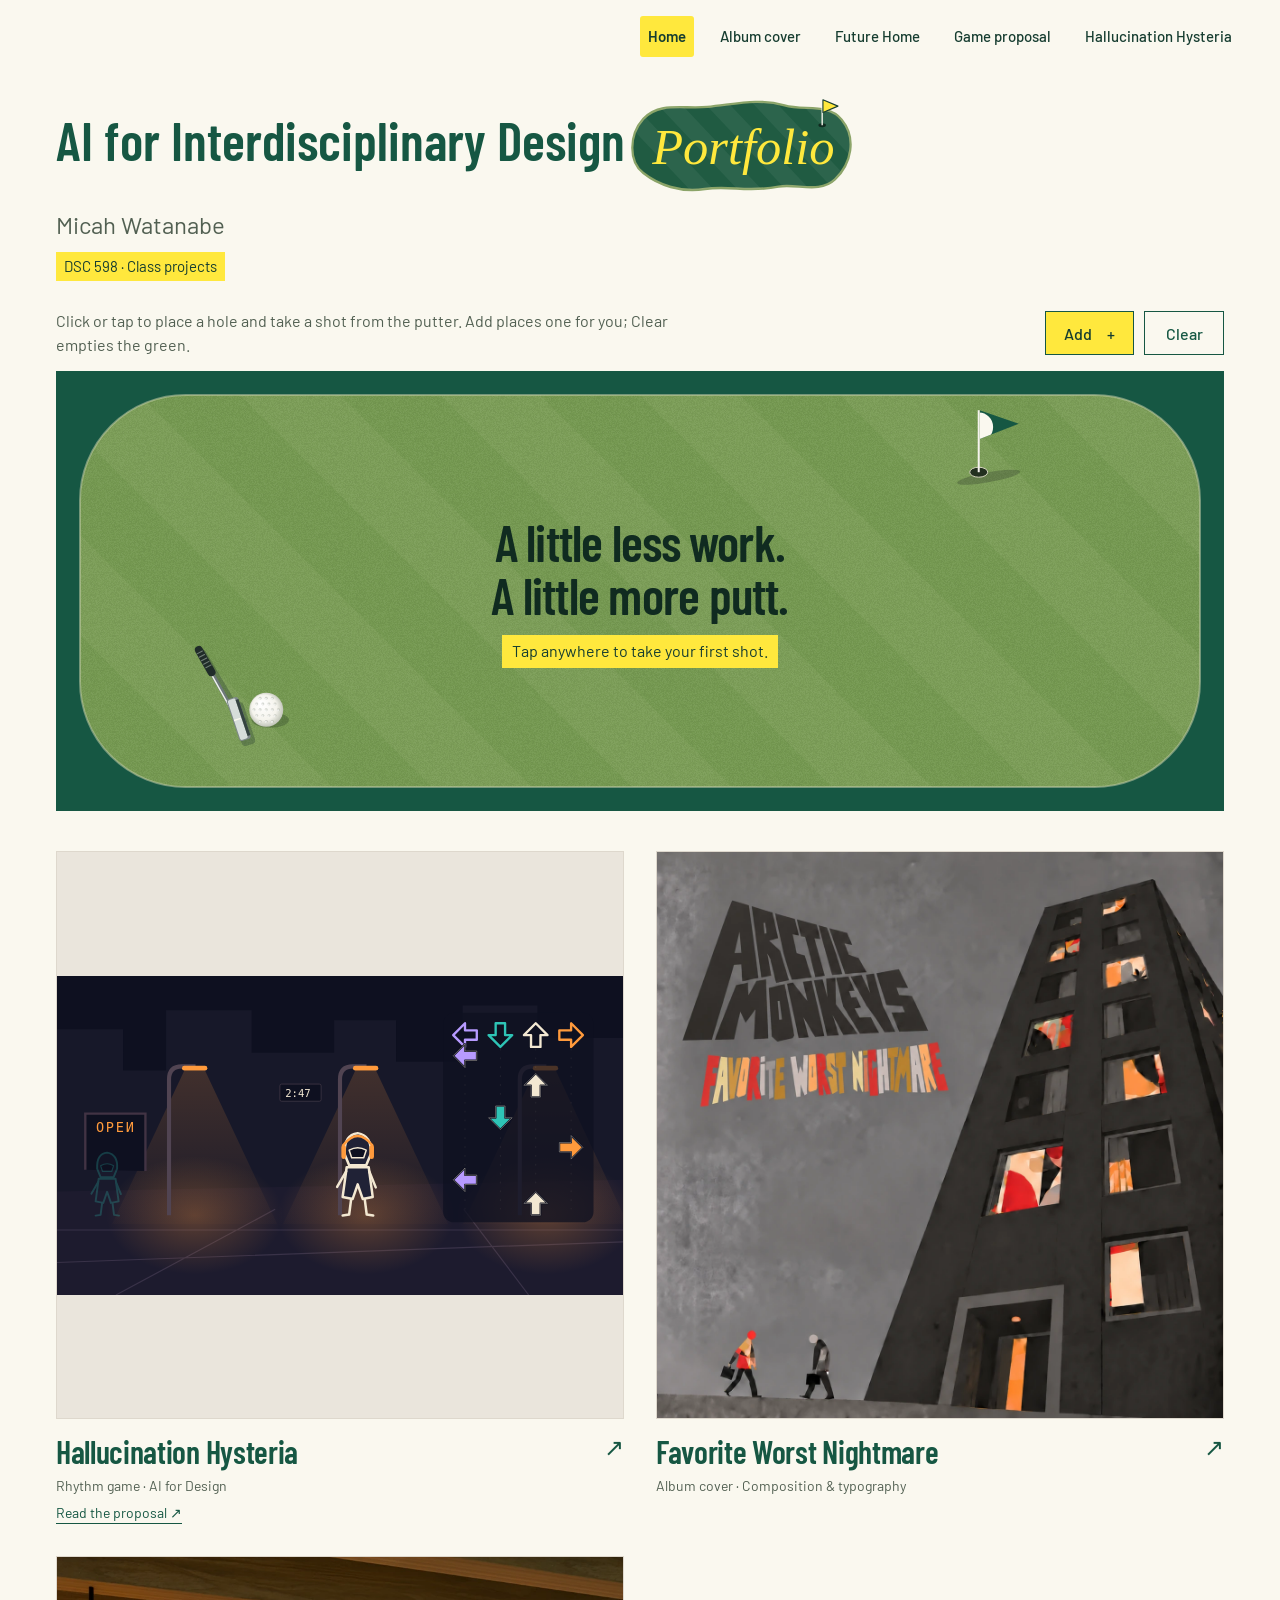
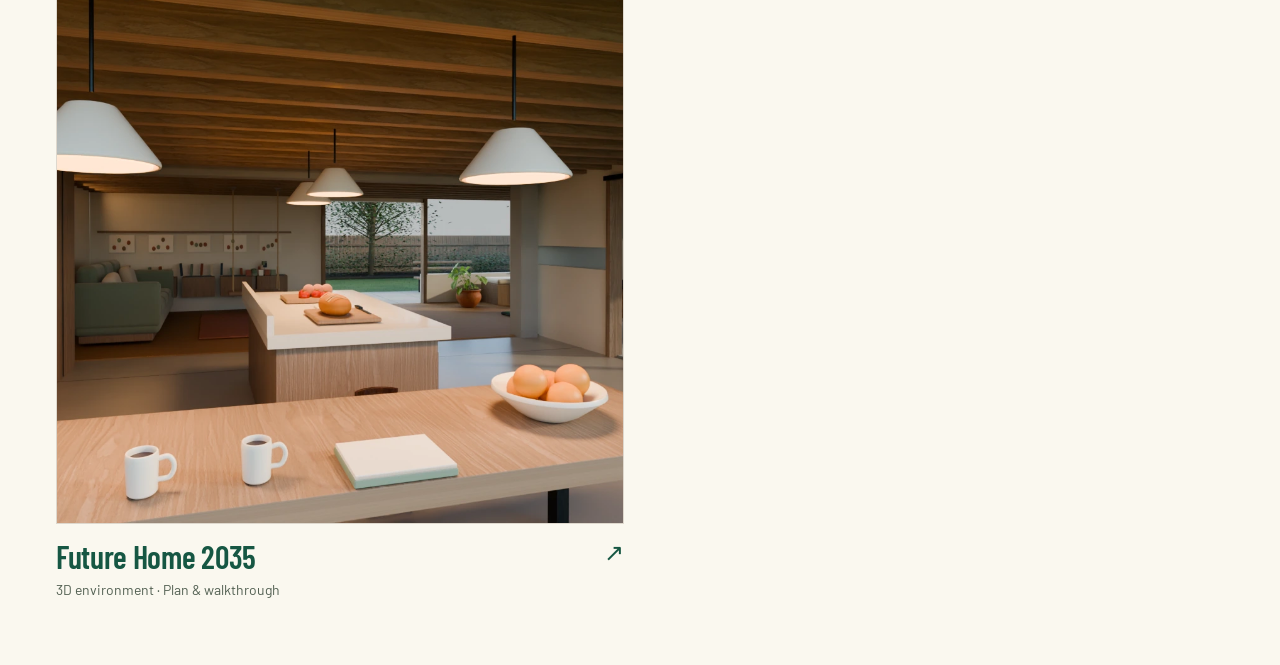
==== commit bb482328: "Refine Hallucination Hysteria and document feedback with screenshot comparisons" ====
--- a/index.html
+++ b/index.html
@@ -8,7 +8,7 @@
 <link rel="stylesheet" href="styles.css"><script src="golf.js" defer></script>
 <link rel="stylesheet" href="portfolio-nav.css"></head>
 <body>
-<nav class="portfolio-nav" aria-label="Portfolio"><a href="index.html" aria-current="page">Home</a><a href="album-cover.html">Album cover</a><a href="future-home.html">Future Home</a><a href="hallucination-hysteria.html">Game proposal</a><a href="hallucination-hysteria-game/index.html">Hallucination Hysteria draft</a></nav>
+<nav class="portfolio-nav" aria-label="Portfolio"><a href="index.html" aria-current="page">Home</a><a href="album-cover.html">Album cover</a><a href="future-home.html">Future Home</a><a href="hallucination-hysteria.html">Game proposal</a><a href="hallucination-hysteria-game/index.html">Hallucination Hysteria</a></nav>
 <main class="home shell">
 <header class="home-header"><h1 aria-label="AI for Interdisciplinary Design Portfolio">AI for Interdisciplinary Design <span class="portfolio-word"><svg class="portfolio-map" viewBox="0 0 320 150" preserveAspectRatio="none" aria-hidden="true"><defs><path id="title-green-shape" d="M27 40C49 18 81 28 112 25C153 21 179 14 215 23C241 30 273 20 291 41C311 64 304 96 282 116C262 134 231 121 207 125C166 133 142 123 109 128C77 133 47 123 27 108C7 93 8 60 27 40Z"/><clipPath id="title-green-clip"><use href="#title-green-shape"/></clipPath></defs><use class="map-land" href="#title-green-shape"/><g clip-path="url(#title-green-clip)" fill="#ffffff" opacity=".055"><path d="M-40 0H-8L142 150H110ZM24 0H56L206 150H174ZM88 0H120L270 150H238ZM152 0H184L334 150H302ZM216 0H248L398 150H366Z"/></g><g class="title-flag" transform="translate(-5 6)"><ellipse cx="270" cy="42" rx="5" ry="2.5" fill="#102b20"/><path d="M270 42V9" fill="none" stroke="#FAF8EF" stroke-width="1.8"/><path d="M271 10L291 18 271 26Z" fill="#FFE83D" stroke="#163D30" stroke-width="1.5" stroke-linejoin="round"/></g></svg><span class="portfolio-label">Portfolio</span></span></h1><p class="name">Micah Watanabe</p><p class="course">DSC 598 · Class projects</p></header>
 <div class="putting-toolbar">
@@ -22,7 +22,7 @@
 <span class="sr-only" id="golf-keyboard">Focus the green and press Enter or Space to add a hole and putt. Use Clear to remove all holes.</span>
 <span class="sr-only" id="golf-status" role="status" aria-live="polite" aria-atomic="true"></span>
 <div class="project-previews">
-<article class="project-link"><a href="hallucination-hysteria.html" style="color:inherit;text-decoration:none"><div class="project-image"><img src="assets/hallucination-hysteria/art/key-art.svg" width="960" height="540" alt="An orange-lit night street, the Walker in headphones and a faint teal apparition." loading="lazy"></div><h2>Hallucination Hysteria <span aria-hidden="true">↗</span></h2><p>Game proposal · AI for Design</p></a><p><a href="hallucination-hysteria-game/index.html">Play the Week 2 draft ↗</a></p></article>
+<article class="project-link"><a href="hallucination-hysteria-game/index.html" style="color:inherit;text-decoration:none"><div class="project-image"><img src="assets/hallucination-hysteria/art/key-art.svg" width="960" height="540" alt="An orange-lit night street, the Walker in headphones and a faint teal apparition." loading="lazy"></div><h2>Hallucination Hysteria <span aria-hidden="true">↗</span></h2><p>Rhythm game · AI for Design</p></a><p><a href="hallucination-hysteria.html">Read the proposal ↗</a></p></article>
 <a class="project-link" href="album-cover.html"><div class="project-image"><img src="assets/album-cover/final-album-cover.webp" width="1254" height="1254" alt="Final cover: a charcoal tower with lit abstract windows beneath chunky Arctic Monkeys lettering and a multicolored Favorite Worst Nightmare title." loading="lazy"></div><h2>Favorite Worst Nightmare <span aria-hidden="true">↗</span></h2><p>Album cover · Composition &amp; typography</p></a>
 <a class="project-link" href="future-home.html"><div class="project-image"><img src="assets/future-home/final-kitchen-view.webp" width="1600" height="900" alt="Kitchen beneath conical pendant lamps, looking through to the sofa and work room." loading="lazy"></div><h2>Future Home 2035 <span aria-hidden="true">↗</span></h2><p>3D environment · Plan &amp; walkthrough</p></a>
 </div>
